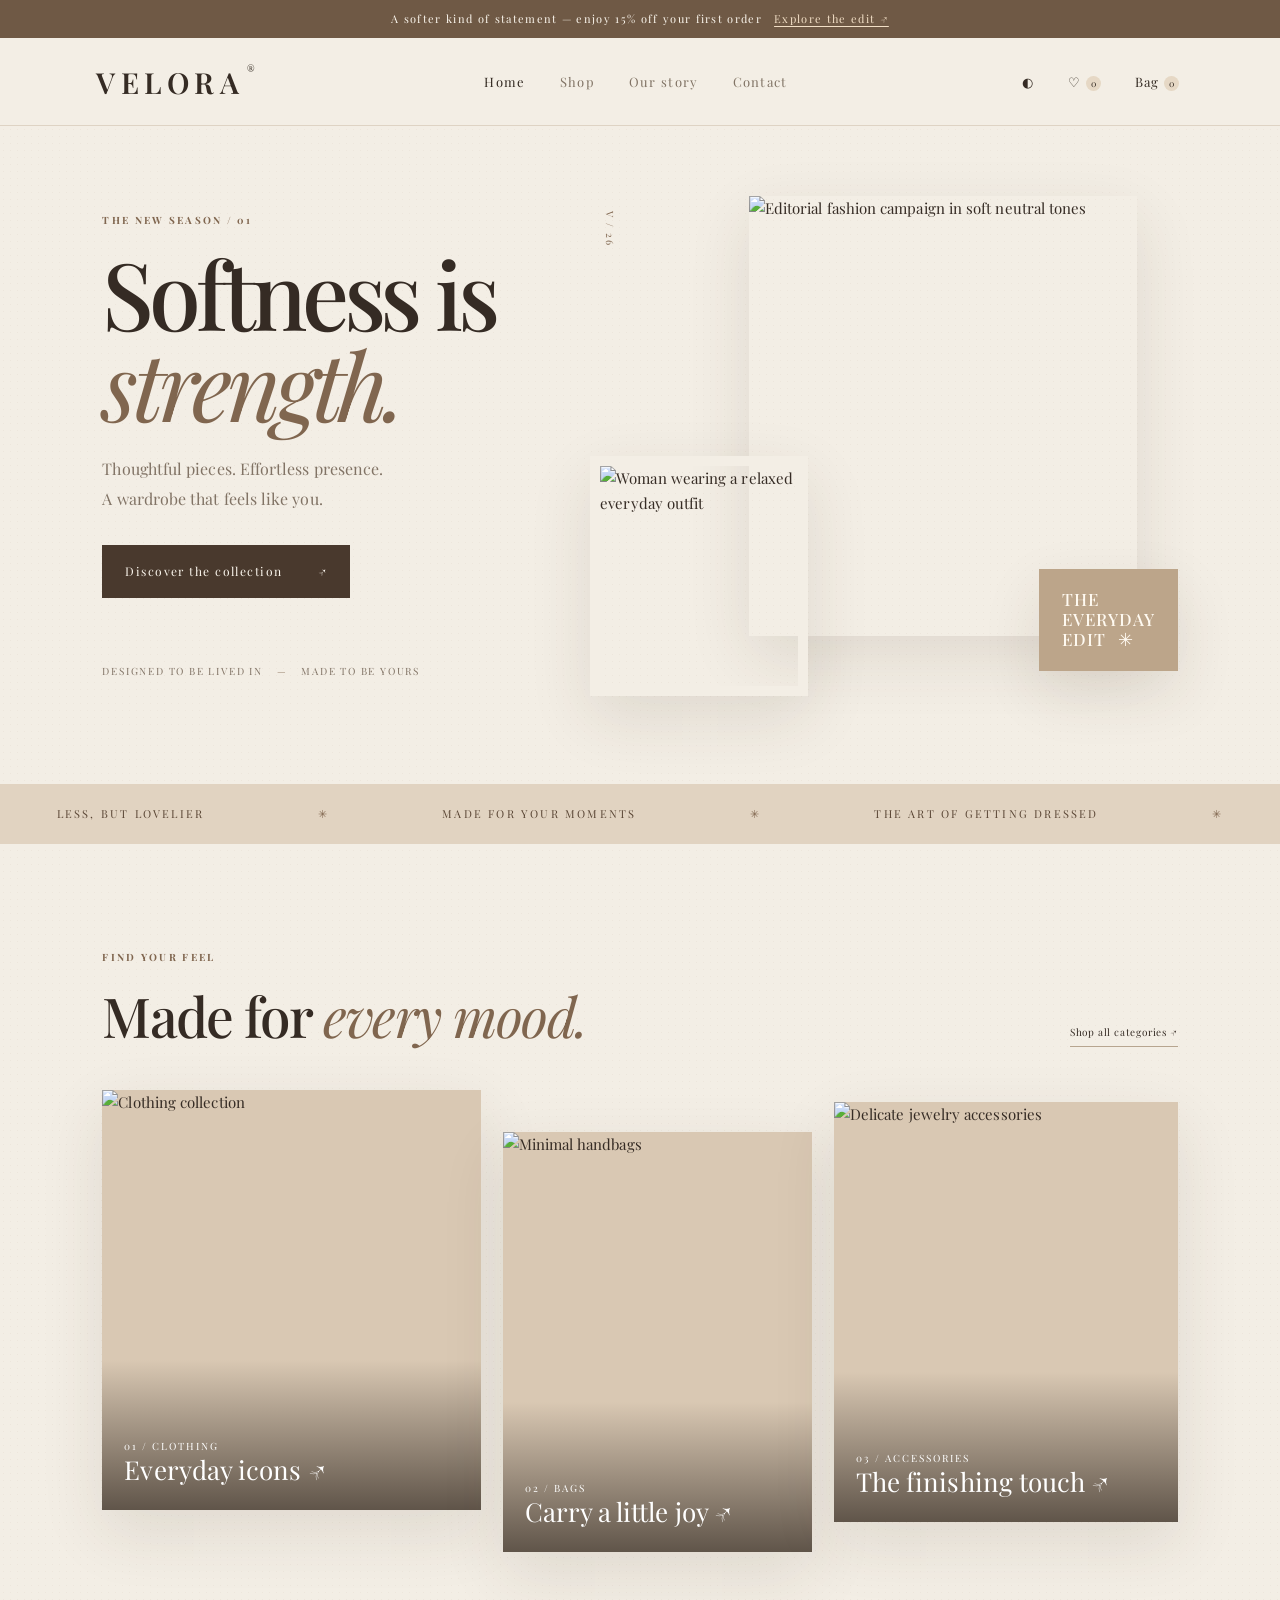
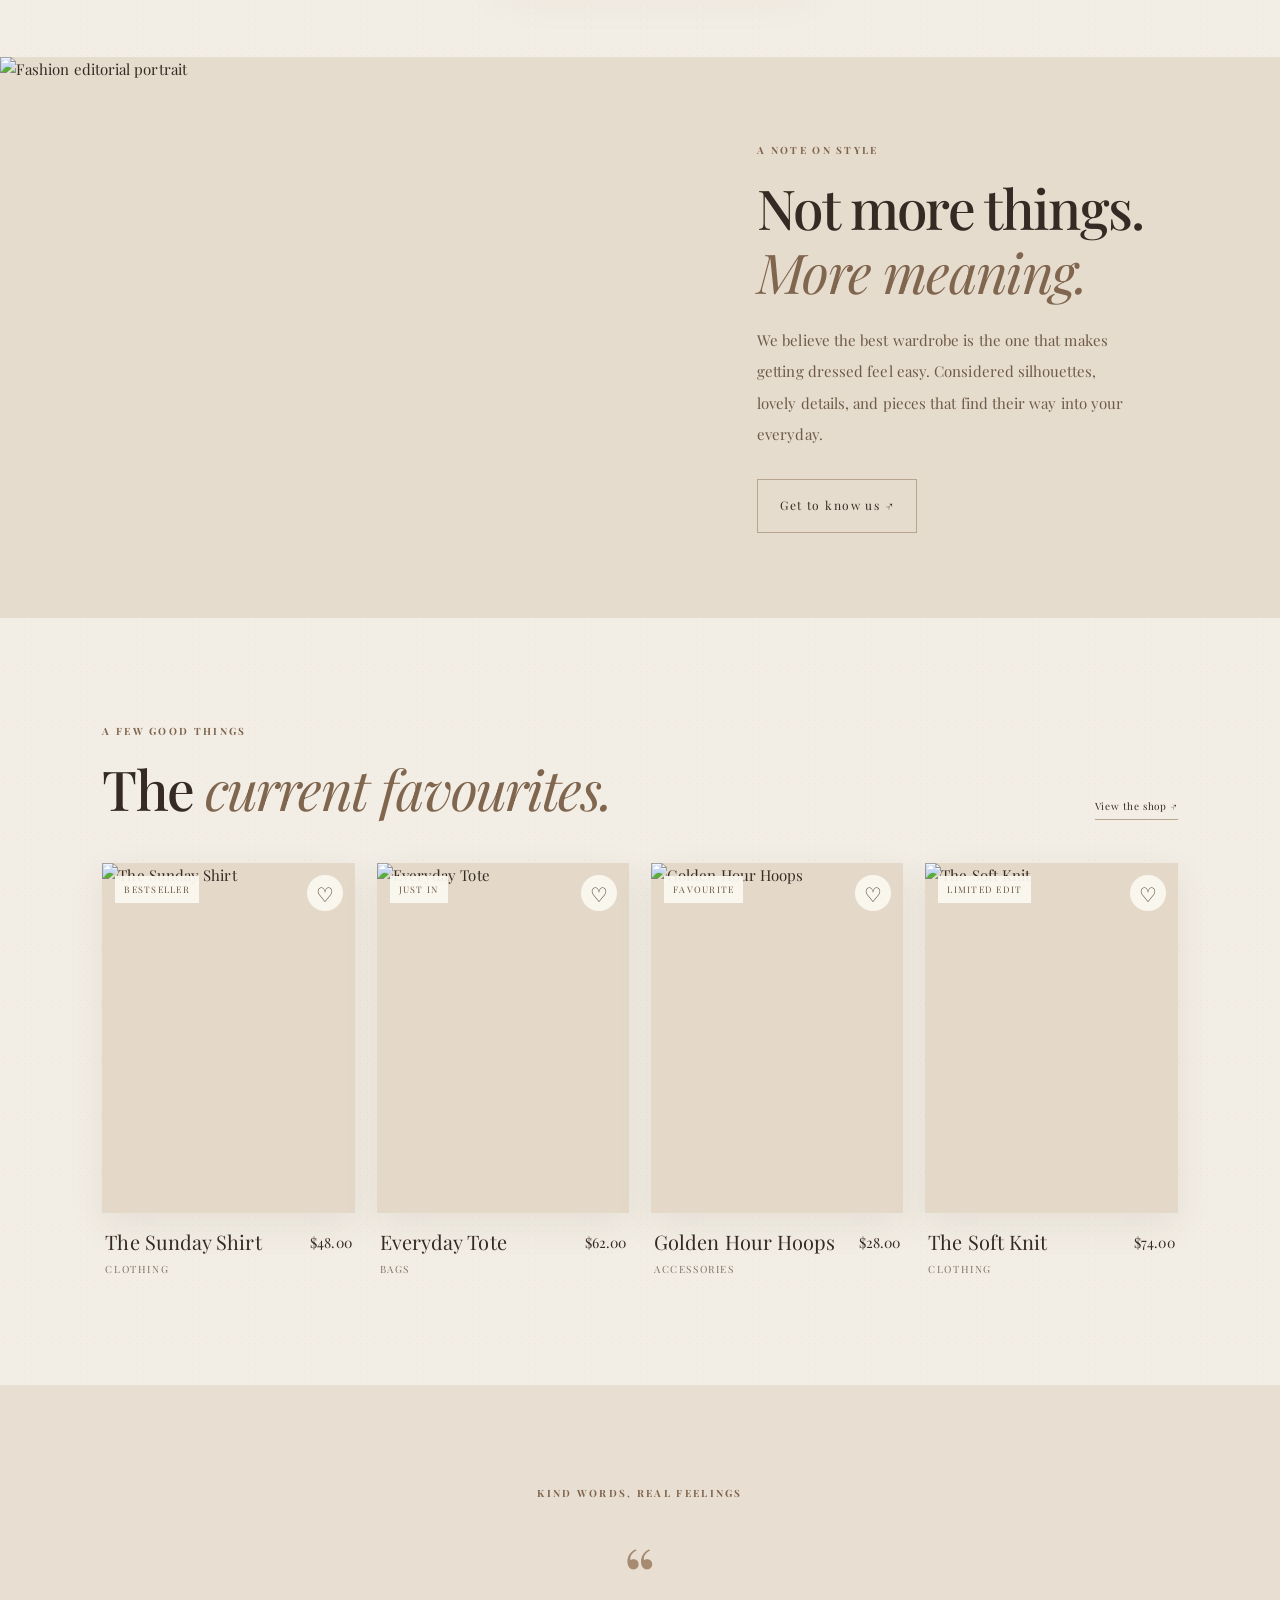
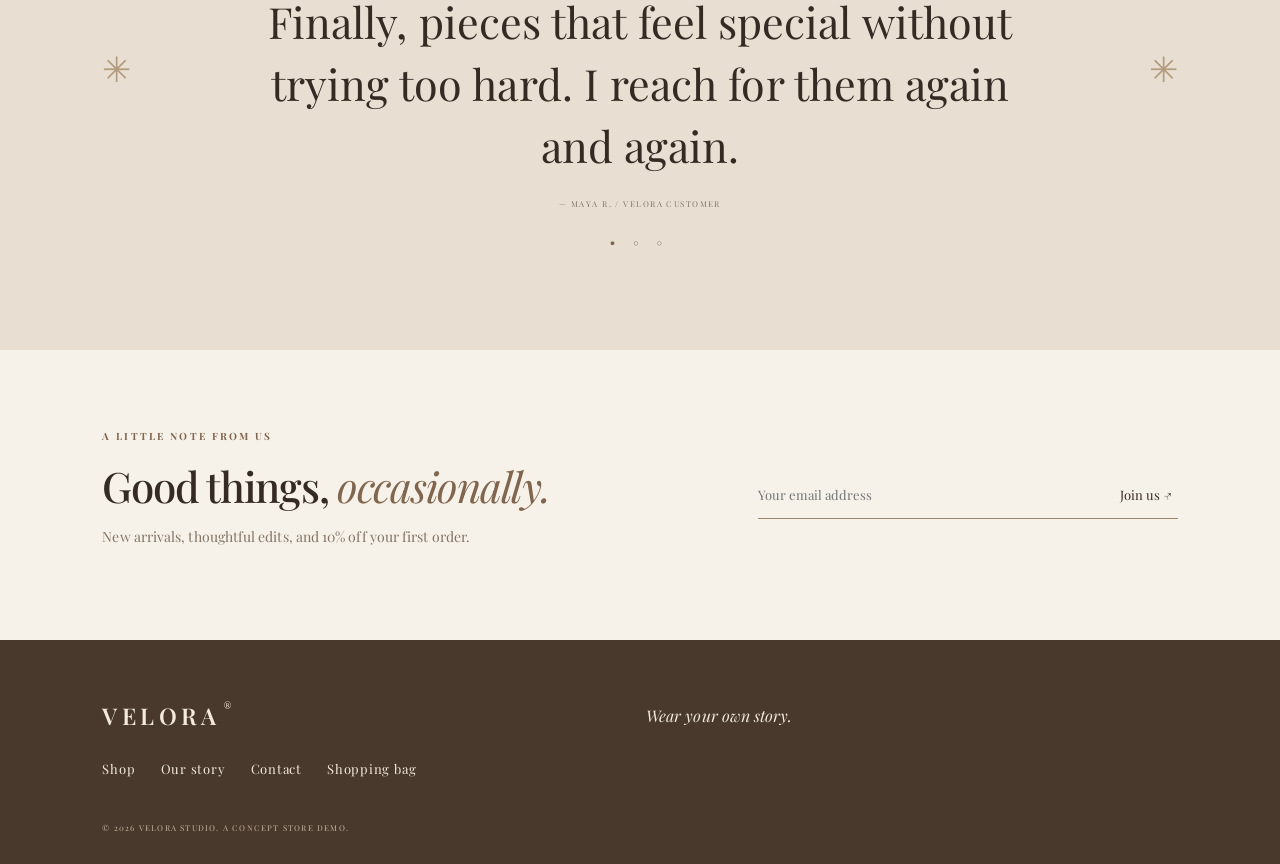
==== index.html @ 26b27ff0 "Add files via upload" ====
<!DOCTYPE html><html lang="en"><head><meta charset="UTF-8"><meta name="viewport" content="width=device-width, initial-scale=1.0"><meta name="description" content="VELORA — considered clothing and accessories for everyday expression."><title>VELORA — Wear your own story</title><link rel="preconnect" href="https://fonts.googleapis.com"><link rel="preconnect" href="https://fonts.gstatic.com" crossorigin><link href="https://fonts.googleapis.com/css2?family=Playfair+Display:wght@400;500;600;700&display=swap" rel="stylesheet"><link rel="stylesheet" href="styles.css"></head><body><div class="announcement">A softer kind of statement — enjoy 15% off your first order <a href="shop.html">Explore the edit ↗</a></div><header class="site-header"><a class="logo" href="index.html">VELORA<span>®</span></a><button class="menu-toggle" aria-label="Open menu">☰</button><nav class="main-nav"><a class="active" href="index.html">Home</a><a href="shop.html">Shop</a><a href="about.html">Our story</a><a href="about.html#contact">Contact</a></nav><div class="header-actions"><button class="icon-btn theme-toggle" aria-label="Toggle theme">◐</button><a class="icon-btn" href="shop.html#wishlist" aria-label="Wishlist">♡ <span class="count wishlist-count">0</span></a><a class="icon-btn" href="cart.html" aria-label="Shopping bag">Bag <span class="count cart-count">0</span></a></div></header><main><section class="hero home-hero"><div class="hero-copy"><p class="eyebrow">THE NEW SEASON / 01</p><h1>Softness is<br><em>strength.</em></h1><p class="hero-sub">Thoughtful pieces. Effortless presence.<br>A wardrobe that feels like you.</p><a class="btn btn-dark" href="shop.html">Discover the collection <span>↗</span></a><div class="hero-note">DESIGNED TO BE LIVED IN <span>—</span> MADE TO BE YOURS</div></div><div class="hero-collage"><div class="collage-main"><img src="https://images.unsplash.com/photo-1539109136881-3be0616acf4b?auto=format&fit=crop&w=1000&q=85" alt="Editorial fashion campaign in soft neutral tones"></div><div class="collage-small"><img src="https://images.unsplash.com/photo-1483985988355-763728e1935b?auto=format&fit=crop&w=600&q=85" alt="Woman wearing a relaxed everyday outfit"></div><div class="collage-tag">THE<br>EVERYDAY<br>EDIT <span>✳</span></div></div></section><section class="ticker"><span>LESS, BUT LOVELIER</span><i>✳</i><span>MADE FOR YOUR MOMENTS</span><i>✳</i><span>THE ART OF GETTING DRESSED</span><i>✳</i></section><section class="section category-section"><div class="section-head"><div><p class="eyebrow">FIND YOUR FEEL</p><h2>Made for <em>every mood.</em></h2></div><a class="text-link" href="shop.html">Shop all categories ↗</a></div><div class="category-grid"><a class="category-card" href="shop.html?category=Clothing"><img src="https://images.unsplash.com/photo-1483985988355-763728e1935b?auto=format&fit=crop&w=900&q=85" alt="Clothing collection"><span>01 / CLOTHING</span><b>Everyday icons ↗</b></a><a class="category-card" href="shop.html?category=Bags"><img src="https://images.unsplash.com/photo-1584917865442-de89df76afd3?auto=format&fit=crop&w=900&q=85" alt="Minimal handbags"><span>02 / BAGS</span><b>Carry a little joy ↗</b></a><a class="category-card" href="shop.html?category=Accessories"><img src="https://images.unsplash.com/photo-1611652022419-a9419f74343d?auto=format&fit=crop&w=900&q=85" alt="Delicate jewelry accessories"><span>03 / ACCESSORIES</span><b>The finishing touch ↗</b></a></div></section><section class="feature-band"><div class="feature-image"><img src="https://images.unsplash.com/photo-1529139574466-a303027c1d8b?auto=format&fit=crop&w=1200&q=85" alt="Fashion editorial portrait"></div><div class="feature-copy"><p class="eyebrow">A NOTE ON STYLE</p><h2>Not more things.<br><em>More meaning.</em></h2><p>We believe the best wardrobe is the one that makes getting dressed feel easy. Considered silhouettes, lovely details, and pieces that find their way into your everyday.</p><a class="btn btn-outline" href="about.html">Get to know us ↗</a></div></section><section class="section product-section"><div class="section-head"><div><p class="eyebrow">A FEW GOOD THINGS</p><h2>The <em>current favourites.</em></h2></div><a class="text-link" href="shop.html">View the shop ↗</a></div><div class="product-grid" id="featured-products"></div></section><section class="quote-section"><p class="eyebrow">KIND WORDS, REAL FEELINGS</p><div class="quote-mark">“</div><blockquote>Finally, pieces that feel special without trying too hard. I reach for them again and again.</blockquote><p class="quote-byline">— MAYA R. / VELORA CUSTOMER</p><div class="quote-dots">● ○ ○</div></section><section class="newsletter"><div><p class="eyebrow">A LITTLE NOTE FROM US</p><h2>Good things, <em>occasionally.</em></h2><p>New arrivals, thoughtful edits, and 10% off your first order.</p></div><form class="newsletter-form"><input type="email" placeholder="Your email address" required><button type="submit">Join us ↗</button></form></section></main><footer class="site-footer"><a class="logo" href="index.html">VELORA<span>®</span></a><p>Wear your own story.</p><div class="footer-links"><a href="shop.html">Shop</a><a href="about.html">Our story</a><a href="about.html#contact">Contact</a><a href="cart.html">Shopping bag</a></div><small>© 2026 VELORA STUDIO. A CONCEPT STORE DEMO.</small></footer><div id="toast" class="toast" role="status"></div><script src="app.js"></script></body></html>
---- styles.css ----
:root{--bg:#fbf7f4;--paper:#fffdfa;--ink:#403633;--muted:#897d78;--line:#e9dfda;--blush:#ead4d0;--rose:#bd918b;--taupe:#b9a79c;--accent:#a87570;--shadow:0 18px 50px rgba(72,50,44,.08)}*{box-sizing:border-box}html{scroll-behavior:smooth}body{margin:0;background:var(--bg);color:var(--ink);font-family:'DM Sans',sans-serif;font-size:14px;line-height:1.65;transition:background .3s,color .3s}body.dark{--bg:#211d1d;--paper:#2c2525;--ink:#f5eae5;--muted:#c1aaa3;--line:#514443;--blush:#4a3637;--rose:#d0a6a0;--taupe:#8b7770;--accent:#d3a19b;--shadow:0 18px 50px rgba(0,0,0,.22)}a{color:inherit;text-decoration:none}button,input,select,textarea{font:inherit}button{cursor:pointer}.announcement{height:34px;background:#e9d4d0;color:#55403d;text-align:center;font-size:10px;letter-spacing:.08em;display:flex;align-items:center;justify-content:center;gap:12px}.announcement a{text-decoration:underline;text-underline-offset:3px}.site-header{height:82px;padding:0 6.5%;display:flex;align-items:center;justify-content:space-between;background:var(--bg);position:sticky;top:0;z-index:20;border-bottom:1px solid var(--line)}.logo{font:600 26px 'Playfair Display',serif;letter-spacing:.15em}.logo span{font:10px 'DM Sans';vertical-align:top;letter-spacing:0;margin-left:3px}.main-nav,.header-actions{display:flex;align-items:center;gap:34px}.main-nav a{font-size:11px;color:var(--muted);letter-spacing:.08em;transition:.2s}.main-nav a:hover,.main-nav a.active{color:var(--ink)}.header-actions{gap:20px}.icon-btn{border:0;background:none;color:var(--ink);font-size:12px;position:relative;padding:5px}.count{font-size:9px;background:var(--blush);border-radius:50%;min-width:15px;height:15px;display:inline-grid;place-items:center;margin-left:2px}.menu-toggle{display:none;background:none;border:0;color:var(--ink);font-size:21px}.hero{padding:58px 8% 74px;display:grid;grid-template-columns:.85fr 1.15fr;gap:6%;align-items:center;min-height:570px}.eyebrow{font-size:9px;letter-spacing:.2em;color:var(--accent);font-weight:700;margin:0 0 18px}.hero h1,.page-intro h1,.story-hero h1{font:500 clamp(48px,6vw,82px)/1.06 'Playfair Display',serif;letter-spacing:-.04em;margin:0 0 24px}.hero h1 em,.section h2 em,.feature-copy h2 em,.page-intro h1 em,.story-hero h1 em,.contact-section h2 em,.newsletter h2 em{font-weight:400;color:var(--accent)}.hero-sub{font-size:13px;line-height:1.9;color:var(--muted);margin-bottom:30px}.btn{display:inline-flex;align-items:center;gap:35px;padding:14px 20px;font-size:10px;letter-spacing:.08em;border:1px solid var(--ink);transition:.25s}.btn-dark{background:var(--ink);color:var(--bg)}.btn-dark:hover{background:var(--accent);border-color:var(--accent);color:white;transform:translateY(-2px)}.btn-outline{border-color:var(--taupe)}.btn-outline:hover{background:var(--ink);color:var(--bg)}.hero-note{font-size:8px;letter-spacing:.15em;color:var(--muted);margin-top:65px}.hero-note span{padding:0 10px;color:var(--accent)}.hero-collage{height:445px;position:relative}.collage-main{position:absolute;right:5%;top:0;width:68%;height:91%;overflow:hidden}.collage-main img,.collage-small img,.category-card img,.feature-image img,.story-hero img,.product-card img,.detail-image img{width:100%;height:100%;object-fit:cover;display:block;transition:transform .7s}.collage-small{position:absolute;left:0;bottom:0;width:37%;height:48%;border:8px solid var(--bg);overflow:hidden}.collage-tag{position:absolute;right:0;bottom:5%;font:500 15px/1.2 'Playfair Display';letter-spacing:.06em;background:var(--blush);padding:16px;color:#55403d}.collage-tag span{font-size:18px;margin-left:6px}.ticker{height:54px;background:var(--blush);color:#604a46;display:flex;align-items:center;justify-content:space-around;font-size:9px;letter-spacing:.17em}.ticker i{font-style:normal;color:var(--accent)}.section{padding:92px 8%}.section-head{display:flex;justify-content:space-between;align-items:end;margin-bottom:35px}.section h2,.feature-copy h2,.contact-section h2,.newsletter h2{font:500 clamp(34px,4vw,52px)/1.15 'Playfair Display';letter-spacing:-.03em;margin:0}.text-link{font-size:10px;letter-spacing:.08em;border-bottom:1px solid var(--taupe);padding-bottom:5px}.category-grid{display:grid;grid-template-columns:1.1fr .9fr 1fr;gap:18px}.category-card{height:370px;position:relative;overflow:hidden;background:var(--blush)}.category-card:after{content:'';position:absolute;inset:45% 0 0;background:linear-gradient(transparent,rgba(24,18,17,.5))}.category-card img:hover,.product-card img:hover{transform:scale(1.04)}.category-card span,.category-card b{position:absolute;z-index:1;left:22px;color:white}.category-card span{bottom:55px;font-size:8px;letter-spacing:.17em}.category-card b{bottom:23px;font:22px 'Playfair Display';font-weight:400}.feature-band{background:var(--blush);display:grid;grid-template-columns:1fr 1fr;min-height:490px}.feature-image{height:490px;overflow:hidden}.feature-copy{padding:80px 13%;align-self:center}.feature-copy p:not(.eyebrow){color:#725f59;font-size:12px;line-height:2;margin:22px 0 28px;max-width:380px}.product-grid{display:grid;grid-template-columns:repeat(4,1fr);gap:22px}.product-card{min-width:0}.product-image{height:310px;position:relative;overflow:hidden;background:var(--blush)}.product-image img{height:100%;width:100%;object-fit:cover}.heart-btn,.quick-btn{position:absolute;border:0;background:rgba(255,253,250,.9);color:#594542}.heart-btn{right:12px;top:12px;width:32px;height:32px;border-radius:50%;font-size:18px}.heart-btn.saved{color:#a75f68}.quick-btn{bottom:12px;left:12px;right:12px;padding:10px;font-size:9px;letter-spacing:.1em;opacity:0;transform:translateY(6px);transition:.25s}.product-card:hover .quick-btn{opacity:1;transform:none}.product-meta{display:flex;justify-content:space-between;gap:10px;padding:13px 2px 0}.product-name{font:17px 'Playfair Display';display:block}.product-category{font-size:8px;color:var(--muted);letter-spacing:.12em}.product-price{font-size:11px;white-space:nowrap;padding-top:3px}.quote-section{text-align:center;padding:90px 20%;background:var(--paper)}.quote-mark{font:80px 'Playfair Display';color:var(--rose);height:70px}.quote-section blockquote{font:clamp(24px,3vw,37px)/1.45 'Playfair Display';margin:0 auto 20px;max-width:780px}.quote-byline{font-size:8px;letter-spacing:.18em;color:var(--muted)}.quote-dots{font-size:9px;letter-spacing:8px;color:var(--accent);margin-top:25px}.newsletter{padding:65px 8%;display:flex;justify-content:space-between;align-items:center;gap:35px}.newsletter h2{font-size:36px}.newsletter p:not(.eyebrow){font-size:11px;color:var(--muted)}.newsletter-form{display:flex;width:min(420px,48%);border-bottom:1px solid var(--taupe)}.newsletter-form input{background:transparent;border:0;outline:0;padding:13px 0;flex:1;color:var(--ink);font-size:11px}.newsletter-form button{border:0;background:transparent;color:var(--ink);font-size:10px}.site-footer{background:#e9d4d0;color:#594541;padding:48px 8% 25px;display:grid;grid-template-columns:1fr 1fr;gap:12px}.site-footer .logo{font-size:23px}.site-footer p{font:italic 16px 'Playfair Display';margin:5px 0}.footer-links{grid-column:1/-1;display:flex;gap:25px;font-size:10px;margin:15px 0 30px}.site-footer small{grid-column:1/-1;font-size:8px;letter-spacing:.15em;color:#866f69}.page-main{min-height:65vh}.page-intro{text-align:center;padding:85px 20px 50px}.page-intro h1{font-size:clamp(44px,6vw,70px);margin-bottom:12px}.page-intro>p:last-child{color:var(--muted);font-size:12px}.shop-intro{padding-bottom:40px}.shop-tools{margin:0 8% 20px;padding:20px 0;border-top:1px solid var(--line);border-bottom:1px solid var(--line);display:flex;justify-content:space-between;align-items:center;gap:20px}.filter-tabs{display:flex;gap:20px;flex-wrap:wrap}.filter-btn{border:0;background:none;padding:6px 0;color:var(--muted);font-size:10px}.filter-btn.active{color:var(--ink);border-bottom:1px solid var(--accent)}.shop-controls{display:flex;gap:12px;align-items:center}.search-box{display:flex;align-items:center;gap:6px;border-bottom:1px solid var(--line);padding:5px;font-size:18px}.search-box input{width:145px;background:transparent;border:0;outline:0;color:var(--ink);font-size:10px}.shop-controls select{border:0;background:transparent;color:var(--ink);font-size:10px;padding:8px}.shop-count{margin:0 8% 20px;color:var(--muted);font-size:9px;letter-spacing:.1em}.shop-grid{margin:0 8% 80px;grid-template-columns:repeat(3,1fr);row-gap:35px}.shop-grid .product-image{height:380px}.wishlist-anchor{padding:50px 8% 85px;background:var(--paper)}.wishlist-anchor .product-grid{grid-template-columns:repeat(4,1fr)}.empty-note{font-size:12px;color:var(--muted)}.modal{display:none;position:fixed;inset:0;z-index:50;align-items:center;justify-content:center;padding:20px}.modal.open{display:flex}.modal-backdrop{position:absolute;inset:0;background:rgba(25,19,18,.55)}.modal-panel{position:relative;background:var(--paper);max-width:760px;width:100%;max-height:90vh;overflow:auto;padding:35px}.modal-close{position:absolute;right:15px;top:8px;border:0;background:none;font-size:27px;color:var(--ink);z-index:1}.quick-layout{display:grid;grid-template-columns:1fr 1fr;gap:30px;align-items:center}.quick-layout img{width:100%;height:390px;object-fit:cover}.quick-layout h2{font:30px 'Playfair Display'}.quick-layout p{color:var(--muted);font-size:12px}.quick-layout .price{font-size:15px;color:var(--ink)}.story-hero{padding:75px 9%;display:grid;grid-template-columns:1fr 1fr;gap:8%;align-items:center}.story-hero h1{font-size:clamp(42px,5vw,68px)}.story-hero p:not(.eyebrow){font-size:13px;line-height:2;color:var(--muted);max-width:430px}.story-hero img{height:500px}.story-values{padding:70px 9%;background:var(--blush);display:grid;grid-template-columns:repeat(3,1fr);gap:45px}.story-values span{font:italic 18px 'Playfair Display';color:#a16e69}.story-values h2{font:23px 'Playfair Display';font-weight:400}.story-values p{font-size:11px;color:#725f59;line-height:1.9}.contact-section{padding:90px 9%;display:grid;grid-template-columns:1fr 1fr;gap:10%}.contact-section h2{font-size:43px}.contact-section>div>p:not(.eyebrow){color:var(--muted);font-size:12px;max-width:360px}.contact-details{display:flex;flex-direction:column;gap:10px;margin-top:35px;font-size:8px;letter-spacing:.14em;color:var(--accent)}.contact-form{display:flex;flex-direction:column;gap:17px}.contact-form label{font-size:10px;color:var(--muted)}.contact-form input,.contact-form textarea{display:block;width:100%;background:transparent;border:0;border-bottom:1px solid var(--line);padding:10px 0;color:var(--ink);outline:0;resize:vertical}.contact-form .btn{align-self:flex-start}.product-detail-wrap{padding:60px 9% 90px}.breadcrumbs{font-size:9px;color:var(--muted);margin-bottom:25px}.detail-layout{display:grid;grid-template-columns:1.05fr .95fr;gap:8%;align-items:start}.detail-image{height:620px;background:var(--blush)}.detail-copy{padding:30px 0}.detail-copy h1{font:46px 'Playfair Display';line-height:1.15;margin:8px 0}.detail-copy .price{font-size:15px;margin:12px 0 25px}.detail-copy p{font-size:12px;color:var(--muted);line-height:2}.detail-label{font-size:9px;letter-spacing:.15em;margin:25px 0 10px}.size-options{display:flex;gap:8px}.size-options button{width:38px;height:38px;border:1px solid var(--line);background:transparent;color:var(--ink);font-size:10px}.size-options button.selected{background:var(--ink);color:var(--bg)}.detail-actions{display:flex;gap:10px;margin-top:28px}.detail-actions .btn{flex:1;justify-content:center}.cart-page{padding-bottom:80px}.cart-layout{margin:0 9%;display:grid;grid-template-columns:1.5fr .8fr;gap:7%;align-items:start}.cart-row{display:grid;grid-template-columns:105px 1fr auto;gap:20px;padding:18px 0;border-bottom:1px solid var(--line);align-items:center}.cart-row img{width:105px;height:125px;object-fit:cover}.cart-row h3{font:18px 'Playfair Display';margin:0}.cart-row p{font-size:10px;color:var(--muted)}.quantity{display:flex;align-items:center;gap:12px;margin-top:12px}.quantity button{border:1px solid var(--line);background:transparent;color:var(--ink);width:25px;height:25px}.remove-btn{border:0;background:none;color:var(--muted);font-size:9px;text-decoration:underline;margin-top:10px}.cart-summary{background:var(--paper);padding:28px}.cart-summary h2{font:25px 'Playfair Display';margin:0 0 25px}.summary-line{display:flex;justify-content:space-between;font-size:11px;margin:14px 0}.summary-total{border-top:1px solid var(--line);padding-top:17px;font-weight:700}.cart-summary .btn{width:100%;justify-content:center;margin-top:18px}.cart-empty{text-align:center;padding:45px 20px}.cart-empty h2{font:30px 'Playfair Display'}.checkout-note{font-size:9px;color:var(--muted);line-height:1.7;margin-top:15px}.toast{position:fixed;bottom:25px;left:50%;transform:translate(-50%,20px);background:var(--ink);color:var(--bg);padding:12px 20px;font-size:10px;z-index:80;opacity:0;pointer-events:none;transition:.3s}.toast.show{opacity:1;transform:translate(-50%,0)}.reveal{opacity:0;transform:translateY(20px);transition:opacity .7s,transform .7s}.reveal.visible{opacity:1;transform:none}
@media(max-width:900px){.site-header{padding:0 4%}.main-nav{gap:17px}.hero{padding:45px 5%;gap:3%}.hero-collage{height:380px}.section{padding:70px 5%}.product-grid{grid-template-columns:repeat(2,1fr)}.shop-grid{margin:0 5% 60px}.shop-grid .product-image{height:340px}.shop-tools{margin:0 5% 20px}.shop-count{margin:0 5% 20px}.wishlist-anchor{padding:45px 5%}.wishlist-anchor .product-grid{grid-template-columns:repeat(2,1fr)}.story-hero,.contact-section{padding-left:6%;padding-right:6%}.cart-layout{margin:0 5%}}@media(max-width:650px){.announcement{font-size:8px;height:31px}.site-header{height:68px}.logo{font-size:22px}.menu-toggle{display:block;order:3}.main-nav{display:none;position:absolute;top:68px;left:0;right:0;background:var(--paper);padding:22px 6%;border-bottom:1px solid var(--line);flex-direction:column;align-items:flex-start;gap:18px}.main-nav.open{display:flex}.header-actions{margin-left:auto;margin-right:15px;gap:10px}.icon-btn{font-size:10px}.hero{display:flex;flex-direction:column;align-items:stretch;padding:50px 7% 55px;gap:35px}.hero h1{font-size:58px}.hero-note{margin-top:35px}.hero-collage{height:330px}.collage-main{width:72%;height:90%}.collage-small{height:48%;width:40%}.ticker{font-size:7px;letter-spacing:.08em}.section{padding:60px 6%}.section-head{align-items:flex-start;gap:15px}.section h2{font-size:34px}.text-link{font-size:8px;white-space:nowrap;margin-top:20px}.category-grid{grid-template-columns:1fr 1fr;gap:10px}.category-card{height:250px}.category-card:first-child{grid-column:1/-1;height:300px}.category-card b{font-size:18px;left:14px}.category-card span{left:14px}.feature-band{grid-template-columns:1fr}.feature-image{height:350px}.feature-copy{padding:55px 8%}.product-grid{gap:18px 10px}.product-image{height:230px}.product-name{font-size:15px}.product-price{font-size:10px}.quick-btn{opacity:1;transform:none;font-size:8px}.quote-section{padding:65px 8%}.quote-section blockquote{font-size:25px}.newsletter{padding:55px 7%;display:block}.newsletter-form{width:100%;margin-top:25px}.site-footer{padding:40px 7%}.footer-links{gap:16px;flex-wrap:wrap}.page-intro{padding:60px 6% 35px}.page-intro h1{font-size:47px}.shop-tools{display:block;padding:15px 0}.filter-tabs{gap:15px;margin-bottom:14px}.shop-controls{justify-content:space-between}.search-box input{width:120px}.shop-grid{grid-template-columns:repeat(2,1fr);margin:0 5% 55px}.shop-grid .product-image{height:245px}.wishlist-anchor .product-grid{grid-template-columns:repeat(2,1fr)}.modal-panel{padding:28px 18px}.quick-layout{grid-template-columns:1fr;gap:15px}.quick-layout img{height:240px}.story-hero{padding:55px 7%;grid-template-columns:1fr;gap:30px}.story-hero h1{font-size:49px}.story-hero img{height:370px}.story-values{padding:55px 8%;grid-template-columns:1fr;gap:25px}.story-values h2{margin:5px 0}.contact-section{padding:60px 7%;grid-template-columns:1fr;gap:35px}.contact-section h2{font-size:38px}.detail-layout{grid-template-columns:1fr;gap:20px}.product-detail-wrap{padding:35px 6% 65px}.detail-image{height:440px}.detail-copy{padding:5px 0}.detail-copy h1{font-size:37px}.cart-layout{grid-template-columns:1fr;margin:0 6%;gap:25px}.cart-row{grid-template-columns:78px 1fr auto;gap:12px}.cart-row img{width:78px;height:100px}.cart-row h3{font-size:15px}.cart-row .product-price{font-size:10px}.cart-summary{padding:22px}}

/* VELORA warm-neutral editorial refinement */
:root{--bg:#f3eee5;--paper:#fbf8f1;--ink:#352b24;--muted:#817365;--line:#ded3c4;--blush:#e6d8c5;--rose:#a78b70;--taupe:#b7a58f;--accent:#80664f;--shadow:0 22px 60px rgba(62,45,31,.11)}
body{font-family:'Playfair Display',Georgia,serif;font-size:15px;letter-spacing:.005em;background-image:radial-gradient(rgba(126,100,76,.055) .65px,transparent .65px);background-size:7px 7px}
body.dark{--bg:#211d19;--paper:#2d2721;--ink:#f0e7d9;--muted:#c2b29f;--line:#51463a;--blush:#4a3d31;--rose:#c2a98b;--taupe:#8f7d68;--accent:#d0b18b;--shadow:0 22px 60px rgba(0,0,0,.28);background-image:none}
.announcement{background:#6f5945;color:#fbf6ed;height:38px;font-family:'Playfair Display',serif;font-size:11px;letter-spacing:.12em}
.announcement a{color:#f2dfc6}
.site-header{height:88px;background:color-mix(in srgb,var(--bg) 94%,transparent);backdrop-filter:blur(14px);padding-inline:7.5%;border-bottom:1px solid var(--line)}
.logo{font-size:29px;letter-spacing:.19em;color:var(--ink)}
.main-nav a,.icon-btn,.btn,.eyebrow,.product-category,.filter-btn,.shop-count,.breadcrumbs,.detail-label,.contact-details,.site-footer small{font-family:'Playfair Display',Georgia,serif}
.main-nav a{font-size:13px;letter-spacing:.1em}
.header-actions{gap:24px}.icon-btn{font-size:13px;letter-spacing:.05em}
.hero{padding:70px 8% 88px;min-height:630px;gap:5%}
.hero h1{font-size:clamp(58px,7.3vw,102px);line-height:.98;letter-spacing:-.055em}
.hero-sub{font-family:'Playfair Display',serif;font-size:16px;line-height:1.9;color:var(--muted)}
.eyebrow{font-size:10px;letter-spacing:.23em;color:var(--accent)}
.btn{font-family:'Playfair Display',serif;font-size:12px;letter-spacing:.12em;padding:16px 22px}
.btn-dark{background:#49392d;border-color:#49392d;color:#fbf6ed}.btn-dark:hover{background:#8a6e51;border-color:#8a6e51}
.hero-collage{height:500px}.collage-main{right:7%;width:66%;height:88%;box-shadow:var(--shadow)}.collage-small{border:10px solid var(--bg);box-shadow:var(--shadow)}
.collage-tag{background:#bca58a;color:#fffaf1;padding:20px 23px;font-size:17px;box-shadow:var(--shadow)}
.hero-collage:before{content:'V / 26';position:absolute;top:3%;left:2%;z-index:2;font-size:10px;letter-spacing:.2em;color:var(--accent);writing-mode:vertical-rl}
.hero-note{font-family:'Playfair Display',serif;font-size:10px;letter-spacing:.18em}
.ticker{background:#e1d3c1;color:#5a4635;height:60px;font-family:'Playfair Display',serif;font-size:11px;letter-spacing:.2em}
.section{padding:105px 8%}.section-head{margin-bottom:43px}.section h2,.feature-copy h2,.contact-section h2,.newsletter h2{font-size:clamp(38px,4.3vw,58px)}
.category-grid{gap:22px}.category-card{height:420px;background:#d9c8b3;box-shadow:var(--shadow)}.category-card:nth-child(2){margin-top:42px}.category-card:nth-child(3){margin-top:12px}.category-card:after{background:linear-gradient(transparent 35%,rgba(31,23,17,.65))}.category-card b{font-size:26px}.category-card span{font-size:10px;letter-spacing:.2em}
.feature-band{background:#e6dccd;grid-template-columns:1.05fr .95fr}.feature-image{height:550px}.feature-copy{padding:85px 14%}.feature-copy p:not(.eyebrow){font-family:'Playfair Display',serif;color:#6e5a47;font-size:15px;line-height:2.1}
.product-grid{gap:30px 22px}.product-card{position:relative}.product-image{height:350px;background:#e4d8c9;box-shadow:0 12px 35px rgba(67,49,33,.08)}.product-image:after{content:'VELORA EDIT';position:absolute;left:13px;top:13px;background:rgba(251,248,241,.9);color:#6a5541;padding:6px 9px;font-size:8px;letter-spacing:.17em;pointer-events:none}.heart-btn{background:rgba(251,248,241,.94);color:#4b392c;width:36px;height:36px;font-size:20px}.quick-btn{font-family:'Playfair Display',serif;background:#f7f0e5;color:#49392d;font-size:10px;letter-spacing:.16em;padding:13px}.product-meta{padding:15px 3px 0}.product-name{font-size:20px}.product-category{font-size:10px;letter-spacing:.16em}.product-price{font-family:'Playfair Display',serif;font-size:14px}
.quote-section{background:#e8dfd2;padding:100px 18%;position:relative}.quote-section:before,.quote-section:after{content:'✳';position:absolute;color:#b29b7e;font-size:35px;top:50%;transform:translateY(-50%)}.quote-section:before{left:8%}.quote-section:after{right:8%}.quote-section blockquote{font-size:clamp(27px,3.4vw,43px)}
.newsletter{padding:78px 8%;background:#f7f2e9}.newsletter h2{font-size:42px}.newsletter p:not(.eyebrow){font-size:14px}.newsletter-form{border-color:#9b856c}.newsletter-form input,.newsletter-form button{font-family:'Playfair Display',serif;font-size:13px}
.site-footer{background:#49392d;color:#f4eadb;padding:60px 8% 30px}.site-footer .logo{color:#f4eadb}.site-footer small{color:#c8b69f}.footer-links{font-family:'Playfair Display',serif;font-size:13px;letter-spacing:.06em}.footer-links a:hover{color:#d9c3a5}
.page-intro{padding:100px 20px 58px}.page-intro h1{font-size:clamp(54px,7vw,84px)}.page-intro>p:last-child{font-size:15px;font-family:'Playfair Display',serif}
.shop-tools{padding:22px 0;border-color:var(--line)}.filter-btn,.shop-controls select,.search-box input{font-family:'Playfair Display',serif;font-size:13px}.shop-grid .product-image{height:410px}.wishlist-anchor{background:#e9e0d4}.story-hero{padding-block:100px}.story-hero h1{font-size:clamp(50px,6vw,78px)}.story-hero p:not(.eyebrow){font-size:16px;line-height:2.1}.story-hero img{height:560px;box-shadow:var(--shadow)}.story-values{background:#e6dccd;padding-block:90px}.story-values h2{font-size:27px}.story-values p{font-family:'Playfair Display',serif;font-size:14px;color:#6e5a47}.contact-section{padding-block:105px}.contact-section>div>p:not(.eyebrow){font-family:'Playfair Display',serif;font-size:15px;line-height:2}.contact-form label,.contact-form input,.contact-form textarea{font-family:'Playfair Display',serif;font-size:14px}
.detail-image{box-shadow:var(--shadow)}.detail-copy h1{font-size:55px}.detail-copy p{font-family:'Playfair Display',serif;font-size:15px}.detail-copy .price{font-size:19px}.size-options button{font-family:'Playfair Display',serif;font-size:13px}.cart-row h3,.cart-summary h2{font-size:23px}.cart-row p,.summary-line,.checkout-note{font-family:'Playfair Display',serif;font-size:13px}.cart-summary{background:var(--paper);box-shadow:var(--shadow);border:1px solid var(--line)}
.modal-panel{box-shadow:var(--shadow);border:1px solid var(--line)}.quick-layout h2{font-size:38px}.quick-layout p{font-family:'Playfair Display',serif;font-size:15px;line-height:1.9}
.reveal{transform:translateY(28px);transition:opacity .85s ease,transform .85s cubic-bezier(.2,.7,.2,1)}
@media(max-width:900px){.hero{min-height:auto}.category-card{height:330px}.shop-grid .product-image{height:350px}}
@media(max-width:650px){.site-header{height:72px}.main-nav{top:72px}.hero{padding:48px 7% 58px}.hero h1{font-size:61px}.hero-collage{height:350px}.section{padding:70px 6%}.category-card{height:260px}.category-card:nth-child(2),.category-card:nth-child(3){margin-top:0}.category-card:first-child{height:320px}.feature-image{height:370px}.product-image{height:245px}.product-name{font-size:17px}.quote-section{padding:70px 9%}.quote-section:before,.quote-section:after{display:none}.newsletter{padding:60px 7%}.page-intro{padding:70px 6% 42px}.shop-grid .product-image{height:250px}.story-hero{padding:65px 7%}.story-hero img{height:390px}.story-values{padding:60px 8%}.contact-section{padding:70px 7%}.detail-copy h1{font-size:43px}}
.product-tag{position:absolute;left:13px;top:13px;z-index:2;background:rgba(251,248,241,.94);color:#6a5541;padding:6px 9px;font-family:'Playfair Display',serif;font-size:9px;letter-spacing:.14em;pointer-events:none}.product-image:after{display:none}
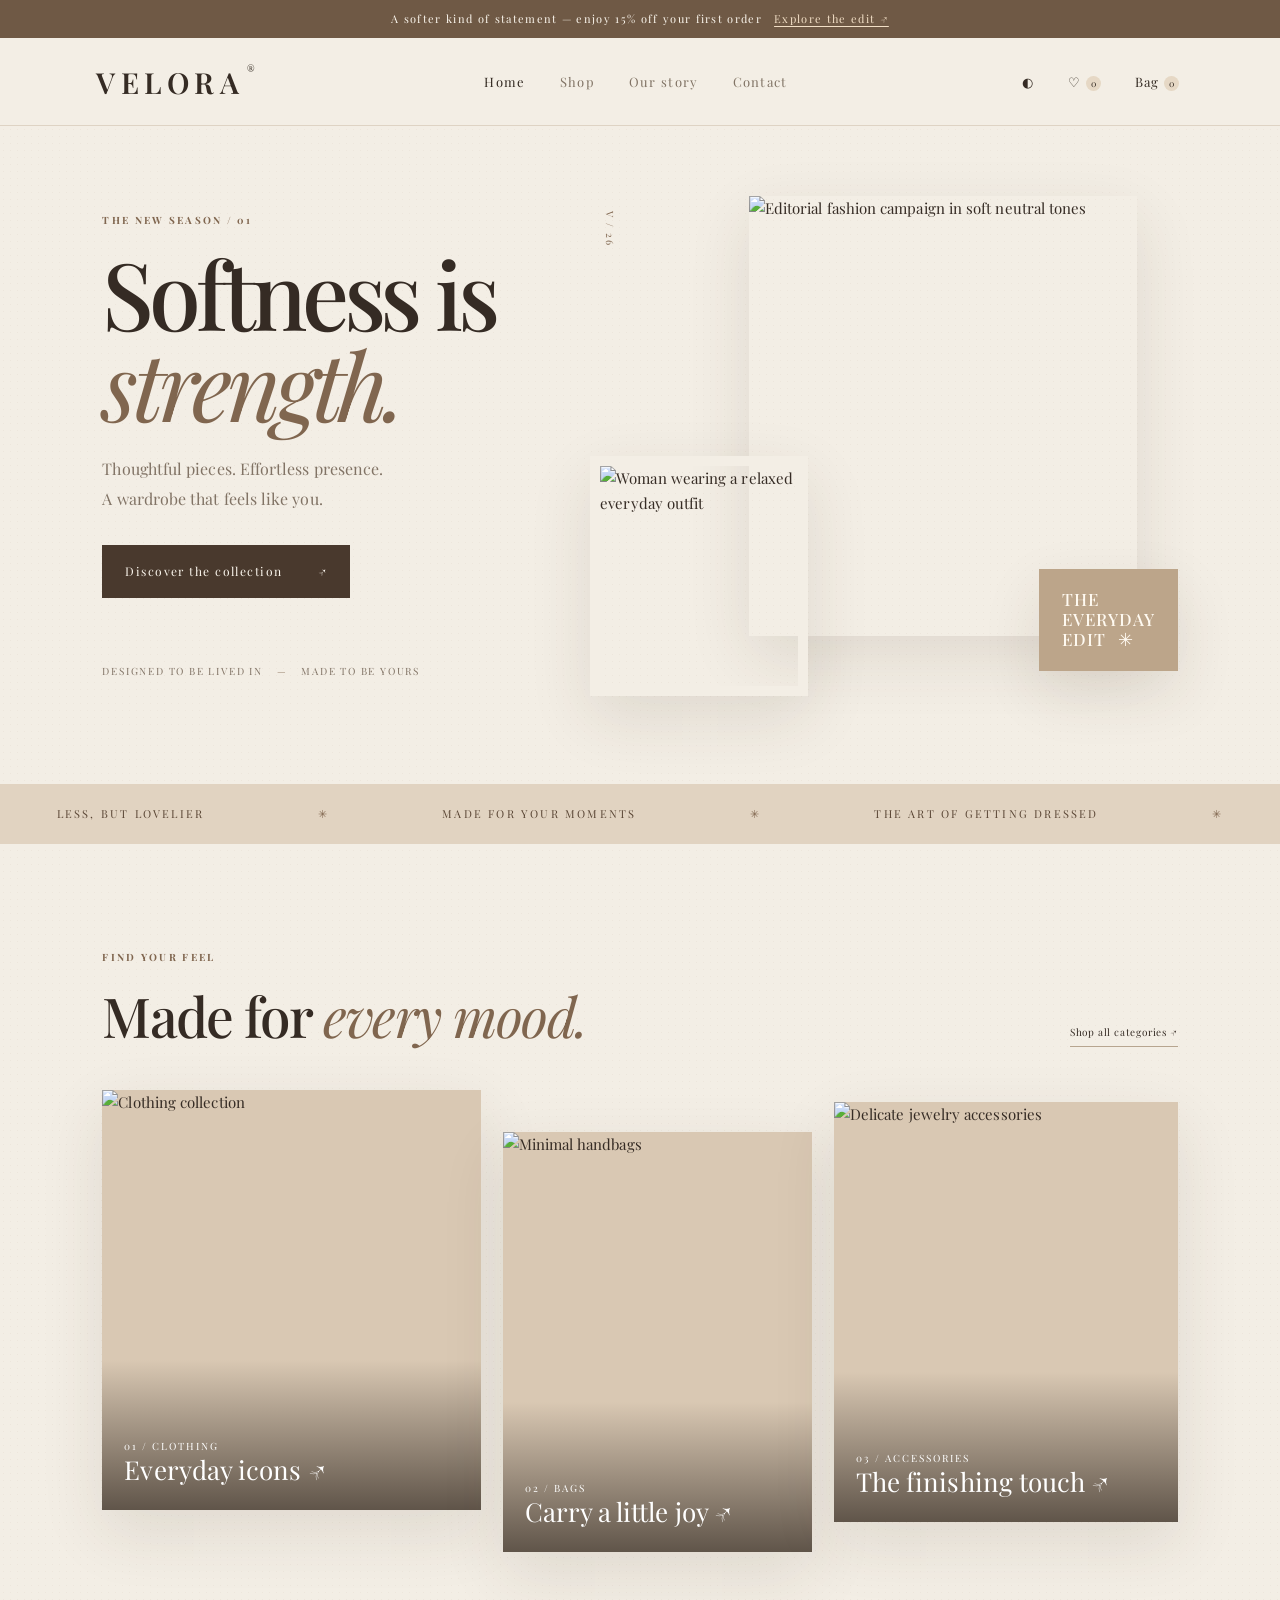
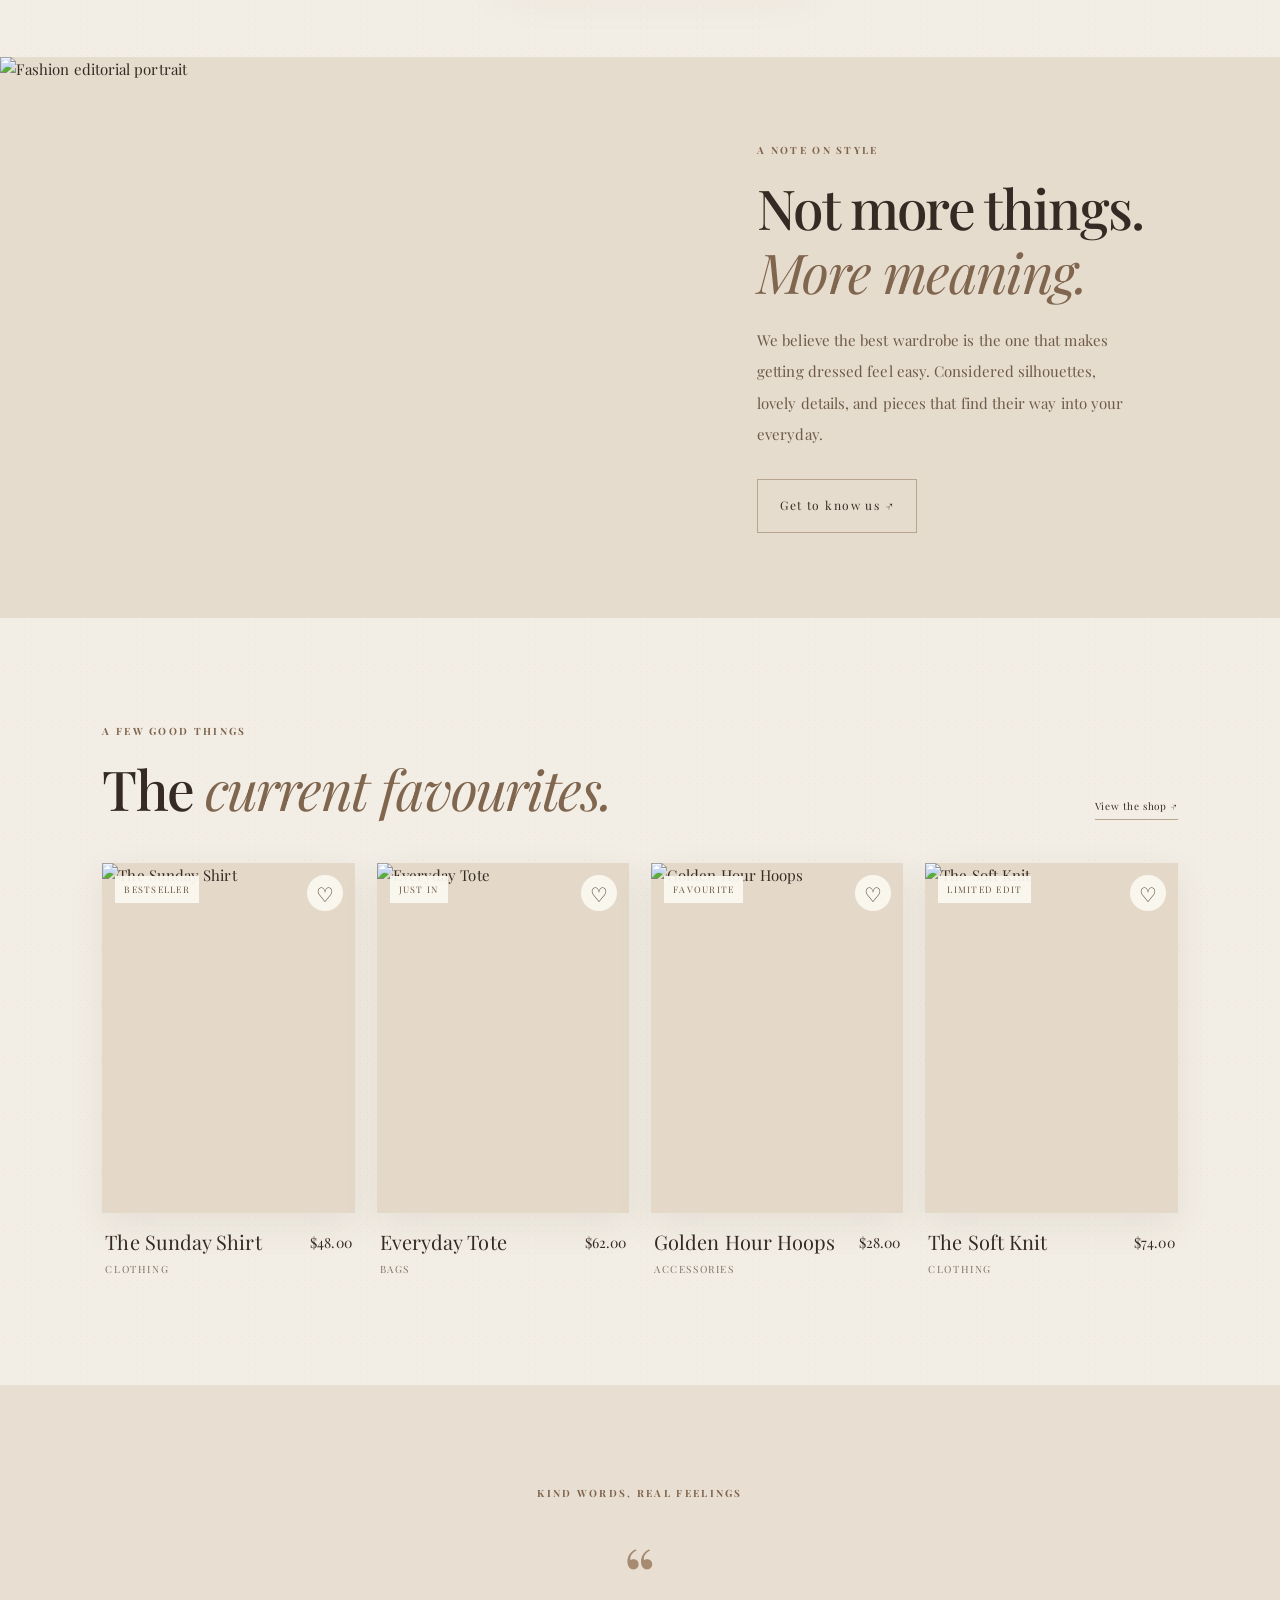
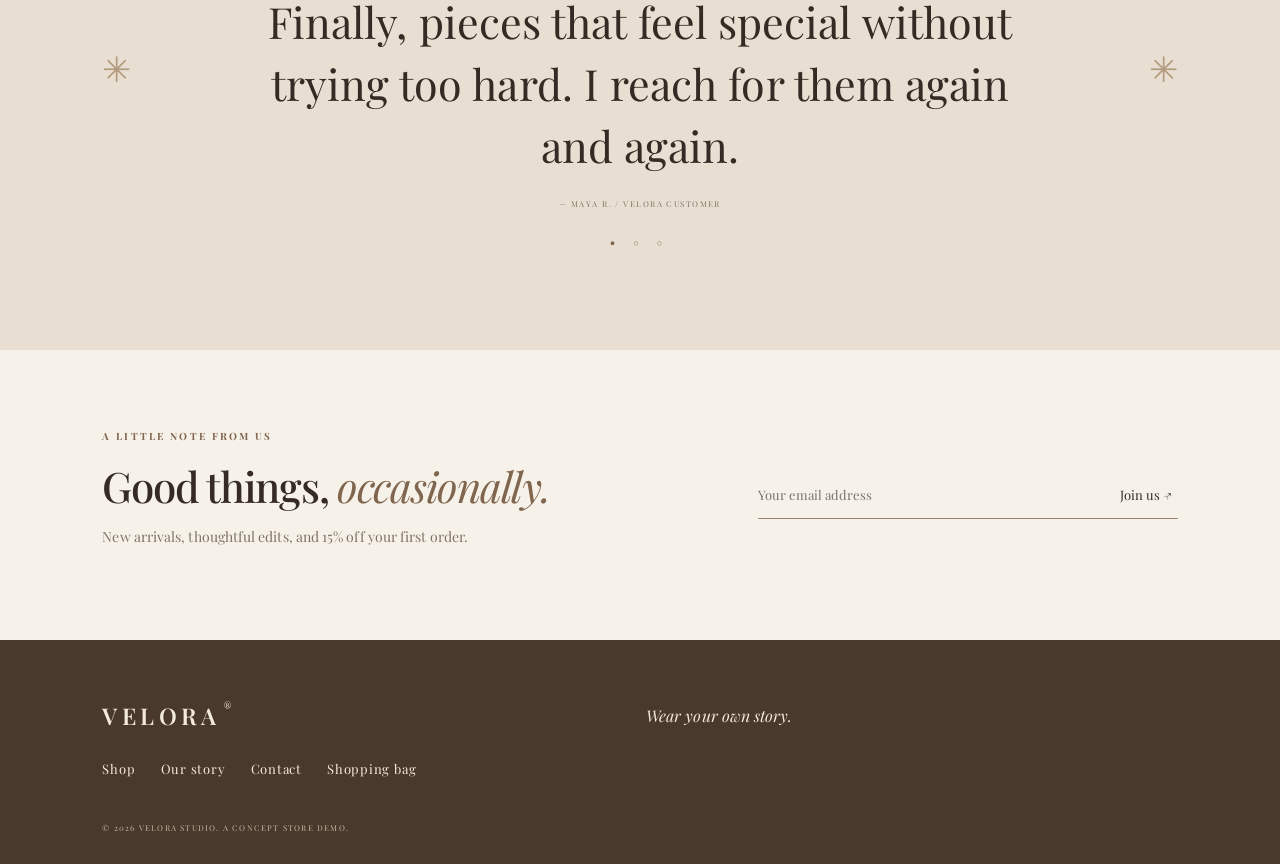
==== commit 65225ae0: "Add files via upload" ====
--- a/index.html
+++ b/index.html
@@ -1 +1 @@
-<!DOCTYPE html><html lang="en"><head><meta charset="UTF-8"><meta name="viewport" content="width=device-width, initial-scale=1.0"><meta name="description" content="VELORA — considered clothing and accessories for everyday expression."><title>VELORA — Wear your own story</title><link rel="preconnect" href="https://fonts.googleapis.com"><link rel="preconnect" href="https://fonts.gstatic.com" crossorigin><link href="https://fonts.googleapis.com/css2?family=Playfair+Display:wght@400;500;600;700&display=swap" rel="stylesheet"><link rel="stylesheet" href="styles.css"></head><body><div class="announcement">A softer kind of statement — enjoy 15% off your first order <a href="shop.html">Explore the edit ↗</a></div><header class="site-header"><a class="logo" href="index.html">VELORA<span>®</span></a><button class="menu-toggle" aria-label="Open menu">☰</button><nav class="main-nav"><a class="active" href="index.html">Home</a><a href="shop.html">Shop</a><a href="about.html">Our story</a><a href="about.html#contact">Contact</a></nav><div class="header-actions"><button class="icon-btn theme-toggle" aria-label="Toggle theme">◐</button><a class="icon-btn" href="shop.html#wishlist" aria-label="Wishlist">♡ <span class="count wishlist-count">0</span></a><a class="icon-btn" href="cart.html" aria-label="Shopping bag">Bag <span class="count cart-count">0</span></a></div></header><main><section class="hero home-hero"><div class="hero-copy"><p class="eyebrow">THE NEW SEASON / 01</p><h1>Softness is<br><em>strength.</em></h1><p class="hero-sub">Thoughtful pieces. Effortless presence.<br>A wardrobe that feels like you.</p><a class="btn btn-dark" href="shop.html">Discover the collection <span>↗</span></a><div class="hero-note">DESIGNED TO BE LIVED IN <span>—</span> MADE TO BE YOURS</div></div><div class="hero-collage"><div class="collage-main"><img src="https://images.unsplash.com/photo-1539109136881-3be0616acf4b?auto=format&fit=crop&w=1000&q=85" alt="Editorial fashion campaign in soft neutral tones"></div><div class="collage-small"><img src="https://images.unsplash.com/photo-1483985988355-763728e1935b?auto=format&fit=crop&w=600&q=85" alt="Woman wearing a relaxed everyday outfit"></div><div class="collage-tag">THE<br>EVERYDAY<br>EDIT <span>✳</span></div></div></section><section class="ticker"><span>LESS, BUT LOVELIER</span><i>✳</i><span>MADE FOR YOUR MOMENTS</span><i>✳</i><span>THE ART OF GETTING DRESSED</span><i>✳</i></section><section class="section category-section"><div class="section-head"><div><p class="eyebrow">FIND YOUR FEEL</p><h2>Made for <em>every mood.</em></h2></div><a class="text-link" href="shop.html">Shop all categories ↗</a></div><div class="category-grid"><a class="category-card" href="shop.html?category=Clothing"><img src="https://images.unsplash.com/photo-1483985988355-763728e1935b?auto=format&fit=crop&w=900&q=85" alt="Clothing collection"><span>01 / CLOTHING</span><b>Everyday icons ↗</b></a><a class="category-card" href="shop.html?category=Bags"><img src="https://images.unsplash.com/photo-1584917865442-de89df76afd3?auto=format&fit=crop&w=900&q=85" alt="Minimal handbags"><span>02 / BAGS</span><b>Carry a little joy ↗</b></a><a class="category-card" href="shop.html?category=Accessories"><img src="https://images.unsplash.com/photo-1611652022419-a9419f74343d?auto=format&fit=crop&w=900&q=85" alt="Delicate jewelry accessories"><span>03 / ACCESSORIES</span><b>The finishing touch ↗</b></a></div></section><section class="feature-band"><div class="feature-image"><img src="https://images.unsplash.com/photo-1529139574466-a303027c1d8b?auto=format&fit=crop&w=1200&q=85" alt="Fashion editorial portrait"></div><div class="feature-copy"><p class="eyebrow">A NOTE ON STYLE</p><h2>Not more things.<br><em>More meaning.</em></h2><p>We believe the best wardrobe is the one that makes getting dressed feel easy. Considered silhouettes, lovely details, and pieces that find their way into your everyday.</p><a class="btn btn-outline" href="about.html">Get to know us ↗</a></div></section><section class="section product-section"><div class="section-head"><div><p class="eyebrow">A FEW GOOD THINGS</p><h2>The <em>current favourites.</em></h2></div><a class="text-link" href="shop.html">View the shop ↗</a></div><div class="product-grid" id="featured-products"></div></section><section class="quote-section"><p class="eyebrow">KIND WORDS, REAL FEELINGS</p><div class="quote-mark">“</div><blockquote>Finally, pieces that feel special without trying too hard. I reach for them again and again.</blockquote><p class="quote-byline">— MAYA R. / VELORA CUSTOMER</p><div class="quote-dots">● ○ ○</div></section><section class="newsletter"><div><p class="eyebrow">A LITTLE NOTE FROM US</p><h2>Good things, <em>occasionally.</em></h2><p>New arrivals, thoughtful edits, and 10% off your first order.</p></div><form class="newsletter-form"><input type="email" placeholder="Your email address" required><button type="submit">Join us ↗</button></form></section></main><footer class="site-footer"><a class="logo" href="index.html">VELORA<span>®</span></a><p>Wear your own story.</p><div class="footer-links"><a href="shop.html">Shop</a><a href="about.html">Our story</a><a href="about.html#contact">Contact</a><a href="cart.html">Shopping bag</a></div><small>© 2026 VELORA STUDIO. A CONCEPT STORE DEMO.</small></footer><div id="toast" class="toast" role="status"></div><script src="app.js"></script></body></html>
+<!DOCTYPE html><html lang="en"><head><meta charset="UTF-8"><meta name="viewport" content="width=device-width, initial-scale=1.0"><meta name="description" content="VELORA — considered clothing and accessories for everyday expression."><title>VELORA — Wear your own story</title><link rel="preconnect" href="https://fonts.googleapis.com"><link rel="preconnect" href="https://fonts.gstatic.com" crossorigin><link href="https://fonts.googleapis.com/css2?family=Playfair+Display:wght@400;500;600;700&display=swap" rel="stylesheet"><link rel="stylesheet" href="styles.css"></head><body><div class="announcement">A softer kind of statement — enjoy 15% off your first order <a href="shop.html">Explore the edit ↗</a></div><header class="site-header"><a class="logo" href="index.html">VELORA<span>®</span></a><button class="menu-toggle" aria-label="Open menu">☰</button><nav class="main-nav"><a class="active" href="index.html">Home</a><a href="shop.html">Shop</a><a href="about.html">Our story</a><a href="about.html#contact">Contact</a></nav><div class="header-actions"><button class="icon-btn theme-toggle" aria-label="Toggle theme">◐</button><a class="icon-btn" href="shop.html#wishlist" aria-label="Wishlist">♡ <span class="count wishlist-count">0</span></a><a class="icon-btn" href="cart.html" aria-label="Shopping bag">Bag <span class="count cart-count">0</span></a></div></header><main><section class="hero home-hero"><div class="hero-copy"><p class="eyebrow">THE NEW SEASON / 01</p><h1>Softness is<br><em>strength.</em></h1><p class="hero-sub">Thoughtful pieces. Effortless presence.<br>A wardrobe that feels like you.</p><a class="btn btn-dark" href="shop.html">Discover the collection <span>↗</span></a><div class="hero-note">DESIGNED TO BE LIVED IN <span>—</span> MADE TO BE YOURS</div></div><div class="hero-collage"><div class="collage-main"><img src="https://images.unsplash.com/photo-1539109136881-3be0616acf4b?auto=format&fit=crop&w=1000&q=85" alt="Editorial fashion campaign in soft neutral tones"></div><div class="collage-small"><img src="https://images.unsplash.com/photo-1483985988355-763728e1935b?auto=format&fit=crop&w=600&q=85" alt="Woman wearing a relaxed everyday outfit"></div><div class="collage-tag">THE<br>EVERYDAY<br>EDIT <span>✳</span></div></div></section><section class="ticker"><span>LESS, BUT LOVELIER</span><i>✳</i><span>MADE FOR YOUR MOMENTS</span><i>✳</i><span>THE ART OF GETTING DRESSED</span><i>✳</i></section><section class="section category-section"><div class="section-head"><div><p class="eyebrow">FIND YOUR FEEL</p><h2>Made for <em>every mood.</em></h2></div><a class="text-link" href="shop.html">Shop all categories ↗</a></div><div class="category-grid"><a class="category-card" href="shop.html?category=Clothing"><img src="https://images.unsplash.com/photo-1483985988355-763728e1935b?auto=format&fit=crop&w=900&q=85" alt="Clothing collection"><span>01 / CLOTHING</span><b>Everyday icons ↗</b></a><a class="category-card" href="shop.html?category=Bags"><img src="https://images.unsplash.com/photo-1584917865442-de89df76afd3?auto=format&fit=crop&w=900&q=85" alt="Minimal handbags"><span>02 / BAGS</span><b>Carry a little joy ↗</b></a><a class="category-card" href="shop.html?category=Accessories"><img src="https://images.unsplash.com/photo-1611652022419-a9419f74343d?auto=format&fit=crop&w=900&q=85" alt="Delicate jewelry accessories"><span>03 / ACCESSORIES</span><b>The finishing touch ↗</b></a></div></section><section class="feature-band"><div class="feature-image"><img src="https://images.unsplash.com/photo-1529139574466-a303027c1d8b?auto=format&fit=crop&w=1200&q=85" alt="Fashion editorial portrait"></div><div class="feature-copy"><p class="eyebrow">A NOTE ON STYLE</p><h2>Not more things.<br><em>More meaning.</em></h2><p>We believe the best wardrobe is the one that makes getting dressed feel easy. Considered silhouettes, lovely details, and pieces that find their way into your everyday.</p><a class="btn btn-outline" href="about.html">Get to know us ↗</a></div></section><section class="section product-section"><div class="section-head"><div><p class="eyebrow">A FEW GOOD THINGS</p><h2>The <em>current favourites.</em></h2></div><a class="text-link" href="shop.html">View the shop ↗</a></div><div class="product-grid" id="featured-products"></div></section><section class="quote-section"><p class="eyebrow">KIND WORDS, REAL FEELINGS</p><div class="quote-mark">“</div><blockquote>Finally, pieces that feel special without trying too hard. I reach for them again and again.</blockquote><p class="quote-byline">— MAYA R. / VELORA CUSTOMER</p><div class="quote-dots">● ○ ○</div></section><section class="newsletter"><div><p class="eyebrow">A LITTLE NOTE FROM US</p><h2>Good things, <em>occasionally.</em></h2><p>New arrivals, thoughtful edits, and 15% off your first order.</p></div><form class="newsletter-form"><input type="email" placeholder="Your email address" required><button type="submit">Join us ↗</button></form></section></main><footer class="site-footer"><a class="logo" href="index.html">VELORA<span>®</span></a><p>Wear your own story.</p><div class="footer-links"><a href="shop.html">Shop</a><a href="about.html">Our story</a><a href="about.html#contact">Contact</a><a href="cart.html">Shopping bag</a></div><small>© 2026 VELORA STUDIO. A CONCEPT STORE DEMO.</small></footer><div id="toast" class="toast" role="status"></div><script src="app.js"></script></body></html>
